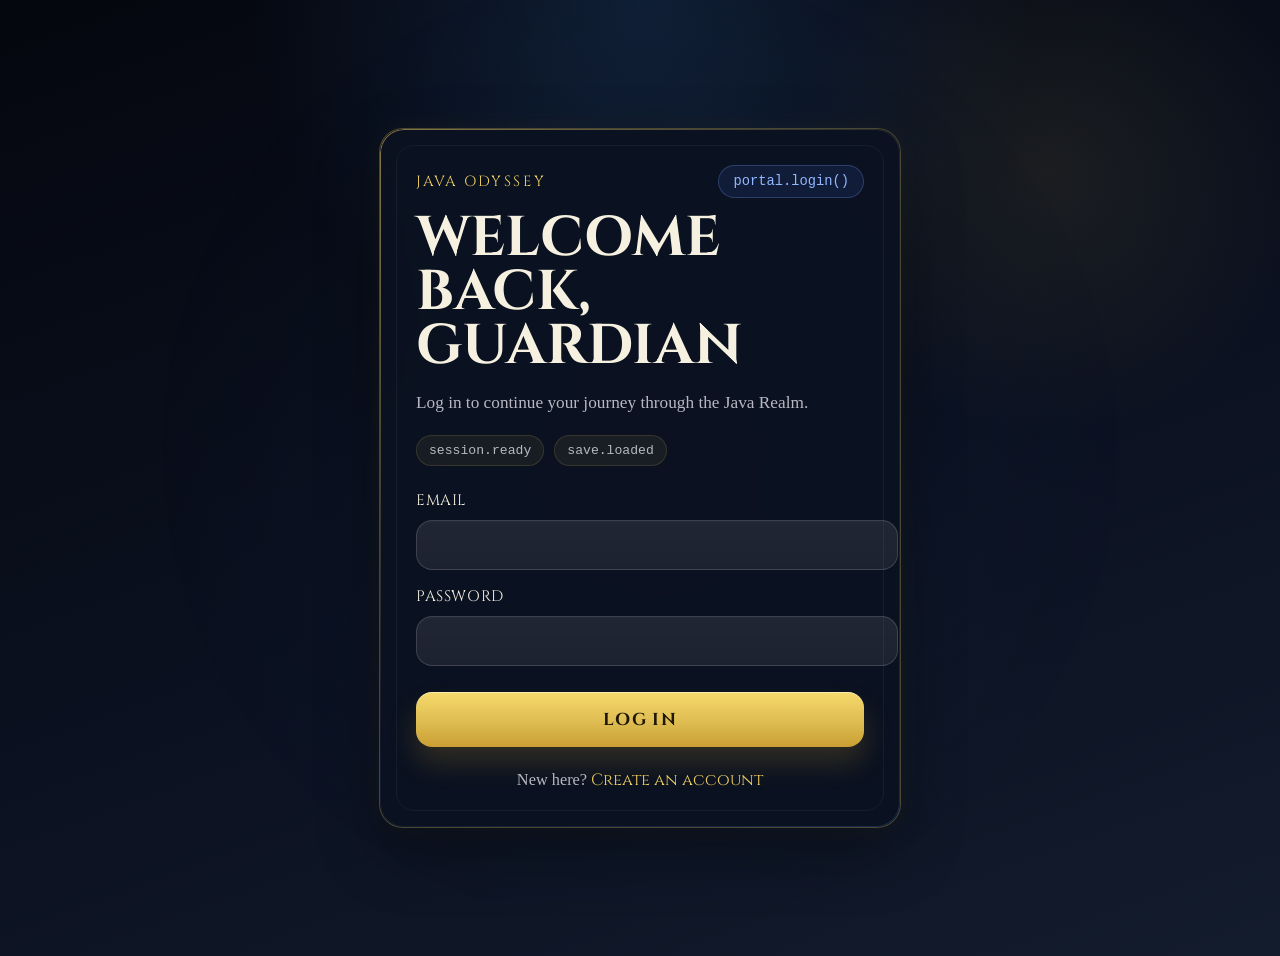
==== login.html @ 86eb165f "LOGIN / REGISTER" ====
<?php
declare(strict_types=1);

require_once __DIR__ . '/php/auth_check.php';

if (is_user_authenticated()) {
    header('Location: game.php');
    exit;
}
?>
<!DOCTYPE html>
<html lang="en">
<head>
    <meta charset="UTF-8">
    <meta name="viewport" content="width=device-width, initial-scale=1.0">
    <title>Login | Java Odyssey</title>
    <link rel="preconnect" href="https://fonts.googleapis.com">
    <link rel="preconnect" href="https://fonts.gstatic.com" crossorigin>
    <link href="https://fonts.googleapis.com/css2?family=Cinzel:wght@500;700&family=IM+Fell+English:ital@0;1&display=swap" rel="stylesheet">
    <link rel="stylesheet" href="css/auth.css?v=20260401d">
</head>
<body class="auth-page">
    <main class="auth-layout">
        <section class="auth-card auth-card-compact">
            <div class="auth-card-frame">
                <div class="auth-card-top">
                    <p class="auth-kicker">Java Odyssey</p>
                    <span class="auth-code-pill">portal.login()</span>
                </div>

                <h1 class="auth-title">Welcome Back, Guardian</h1>
                <p class="auth-copy">Log in to continue your journey through the Java Realm.</p>

                <div class="auth-mini-runes" aria-hidden="true">
                    <span>session.ready</span>
                    <span>save.loaded</span>
                </div>

                <div id="auth-message" class="auth-message" hidden></div>

                <form class="auth-form" action="php/login.php" method="POST">
                    <label class="auth-field" for="login-email">
                        <span>Email</span>
                        <input id="login-email" name="email" type="email" autocomplete="email" required>
                    </label>

                    <label class="auth-field" for="login-password">
                        <span>Password</span>
                        <input id="login-password" name="password" type="password" autocomplete="current-password" minlength="6" required>
                    </label>

                    <button class="auth-submit" type="submit">Log In</button>
                </form>

                <p class="auth-switch">
                    New here?
                    <a href="register.php">Create an account</a>
                </p>
            </div>
        </section>
    </main>

    <script src="js/auth.js"></script>
</body>
</html>
---- css/auth.css ----
:root {
    --auth-bg:
        radial-gradient(circle at top, rgba(74, 158, 255, 0.14), transparent 34%),
        radial-gradient(circle at 82% 18%, rgba(240, 208, 96, 0.08), transparent 20%),
        linear-gradient(160deg, #05070f 0%, #0b1120 55%, #131c2d 100%);
    --auth-card-bg: rgba(11, 17, 32, 0.94);
    --auth-card-border: rgba(240, 208, 96, 0.28);
    --auth-card-inner: rgba(255, 255, 255, 0.05);
    --auth-input-bg: rgba(255, 255, 255, 0.06);
    --auth-input-border: rgba(255, 255, 255, 0.14);
    --auth-text: #f5f0df;
    --auth-text-dim: #b7b8c2;
    --auth-accent: #f0d060;
    --auth-accent-strong: #ffdd73;
    --auth-code-bg: rgba(84, 124, 255, 0.11);
    --auth-code-border: rgba(122, 164, 255, 0.25);
    --auth-code-text: #91b7ff;
}

body.auth-page {
    min-height: 100vh;
    margin: 0;
    background: var(--auth-bg);
    color: var(--auth-text);
    font-family: 'IM Fell English', Georgia, serif;
    position: relative;
    overflow-x: hidden;
}

body.auth-page::before,
body.auth-page::after {
    content: '';
    position: fixed;
    inset: 0;
    pointer-events: none;
}

body.auth-page::before {
    background:
        linear-gradient(90deg, rgba(255, 255, 255, 0.02) 1px, transparent 1px),
        linear-gradient(180deg, rgba(255, 255, 255, 0.018) 1px, transparent 1px);
    background-size: 88px 88px;
    mask-image: radial-gradient(circle at center, black 34%, transparent 88%);
    opacity: 0.18;
}

body.auth-page::after {
    background:
        radial-gradient(circle at 50% 50%, rgba(240, 208, 96, 0.05), transparent 36%),
        radial-gradient(circle at 50% 50%, rgba(74, 158, 255, 0.08), transparent 66%);
    opacity: 0.55;
}

.auth-layout {
    min-height: 100vh;
    display: flex;
    align-items: center;
    justify-content: center;
    padding: 28px;
    position: relative;
    z-index: 1;
}

.auth-card,
.auth-loading-card {
    width: min(100%, 520px);
    position: relative;
    border: 1px solid var(--auth-card-border);
    border-radius: 24px;
    background: var(--auth-card-bg);
    box-shadow:
        0 24px 60px rgba(0, 0, 0, 0.36),
        0 0 30px rgba(240, 208, 96, 0.05);
    backdrop-filter: blur(14px);
    overflow: hidden;
}

.auth-card::before,
.auth-loading-card::before {
    content: '';
    position: absolute;
    inset: 0;
    border-radius: inherit;
    padding: 1px;
    background: linear-gradient(135deg, rgba(240, 208, 96, 0.55), rgba(255, 255, 255, 0.04), rgba(74, 158, 255, 0.2));
    -webkit-mask:
        linear-gradient(#fff 0 0) content-box,
        linear-gradient(#fff 0 0);
    -webkit-mask-composite: xor;
    mask-composite: exclude;
    pointer-events: none;
}

.auth-card-frame,
.auth-loading-card {
    position: relative;
    padding: 36px;
}

.auth-card-frame::before {
    content: '';
    position: absolute;
    inset: 16px;
    border-radius: 18px;
    border: 1px solid var(--auth-card-inner);
    pointer-events: none;
}

.auth-card-top {
    display: flex;
    align-items: center;
    justify-content: space-between;
    gap: 16px;
    margin-bottom: 14px;
}

.auth-kicker {
    margin: 0;
    color: var(--auth-accent);
    font-family: 'Cinzel', serif;
    font-size: 0.92rem;
    letter-spacing: 0.16em;
    text-transform: uppercase;
}

.auth-code-pill {
    display: inline-flex;
    align-items: center;
    justify-content: center;
    padding: 8px 14px;
    border-radius: 999px;
    border: 1px solid var(--auth-code-border);
    background: var(--auth-code-bg);
    color: var(--auth-code-text);
    font: 0.86rem 'Consolas', 'Courier New', monospace;
    white-space: nowrap;
}

.auth-title {
    margin: 0;
    font-family: 'Cinzel', serif;
    font-size: clamp(2.35rem, 5vw, 3.5rem);
    line-height: 0.96;
    text-transform: uppercase;
    max-width: 9ch;
}

.auth-title-small {
    font-size: clamp(1.65rem, 4vw, 2rem);
}

.auth-copy {
    margin: 16px 0 0;
    color: var(--auth-text-dim);
    font-size: 1.08rem;
    line-height: 1.55;
}

.auth-mini-runes {
    margin-top: 18px;
    display: flex;
    flex-wrap: wrap;
    gap: 10px;
}

.auth-mini-runes span {
    display: inline-flex;
    align-items: center;
    padding: 7px 12px;
    border-radius: 999px;
    border: 1px solid rgba(240, 208, 96, 0.14);
    background: rgba(240, 208, 96, 0.06);
    color: var(--auth-text-dim);
    font: 0.82rem 'Consolas', 'Courier New', monospace;
}

.auth-form {
    margin-top: 24px;
    display: grid;
    gap: 16px;
}

.auth-field {
    display: grid;
    gap: 9px;
    font-family: 'Cinzel', serif;
    font-size: 0.95rem;
}

.auth-field span {
    letter-spacing: 0.04em;
    text-transform: uppercase;
}

.auth-field input {
    width: 100%;
    padding: 15px 16px;
    border: 1px solid var(--auth-input-border);
    border-radius: 16px;
    background:
        linear-gradient(180deg, rgba(255, 255, 255, 0.03), rgba(255, 255, 255, 0.015)),
        var(--auth-input-bg);
    color: var(--auth-text);
    font: 1rem 'IM Fell English', Georgia, serif;
    box-shadow: inset 0 1px 0 rgba(255, 255, 255, 0.025);
    transition: border-color 0.2s ease, box-shadow 0.2s ease, transform 0.2s ease;
}

.auth-field input:focus {
    outline: none;
    border-color: rgba(240, 208, 96, 0.7);
    box-shadow:
        0 0 0 4px rgba(240, 208, 96, 0.1),
        0 0 18px rgba(240, 208, 96, 0.08);
    transform: translateY(-1px);
}

.auth-submit {
    margin-top: 10px;
    padding: 16px 18px;
    border: 0;
    border-radius: 16px;
    background: linear-gradient(180deg, #f6da6b 0%, #dfbe53 52%, #ca9f33 100%);
    color: #1f1703;
    cursor: pointer;
    font: 700 1.08rem 'Cinzel', serif;
    letter-spacing: 0.08em;
    text-transform: uppercase;
    transition: transform 0.2s ease, box-shadow 0.2s ease, filter 0.2s ease;
    box-shadow:
        0 16px 28px rgba(201, 155, 43, 0.2),
        inset 0 1px 0 rgba(255, 255, 255, 0.42);
}

.auth-submit:hover {
    transform: translateY(-2px);
    box-shadow:
        0 18px 30px rgba(201, 155, 43, 0.24),
        inset 0 1px 0 rgba(255, 255, 255, 0.5);
    filter: saturate(1.03);
}

.auth-switch {
    margin: 22px 0 0;
    color: var(--auth-text-dim);
    text-align: center;
    font-size: 1.02rem;
}

.auth-switch a,
.account-link {
    color: var(--auth-accent);
    text-decoration: none;
    font-family: 'Cinzel', serif;
}

.auth-switch a:hover,
.account-link:hover {
    text-decoration: underline;
}

.auth-message {
    margin-top: 18px;
    padding: 12px 14px;
    border-radius: 14px;
    border: 1px solid transparent;
    font-size: 0.98rem;
    line-height: 1.45;
}

.auth-message.is-error {
    color: #ffd5d5;
    background: rgba(135, 30, 48, 0.28);
    border-color: rgba(255, 115, 115, 0.45);
}

.auth-message.is-success {
    color: #ddffe7;
    background: rgba(20, 106, 58, 0.26);
    border-color: rgba(124, 242, 163, 0.45);
}

.auth-loading-overlay {
    position: fixed;
    inset: 0;
    z-index: 2000;
    display: flex;
    align-items: center;
    justify-content: center;
    padding: 24px;
    background: rgba(5, 7, 15, 0.88);
}

.auth-loading-overlay[hidden] {
    display: none !important;
}

.account-panel,
.pause-account {
    margin-top: 18px;
    color: var(--text-light);
    font-family: var(--font-heading, 'Cinzel', serif);
    display: flex;
    flex-wrap: wrap;
    gap: 10px 18px;
    align-items: center;
    justify-content: center;
}

.pause-account {
    margin: 0 0 14px;
}

.account-link-button {
    display: inline-flex;
    align-items: center;
    justify-content: center;
}

@media (max-width: 640px) {
    .auth-layout {
        padding: 18px;
    }

    .auth-card,
    .auth-loading-card {
        border-radius: 20px;
    }

    .auth-card-frame,
    .auth-loading-card {
        padding: 24px;
    }

    .auth-card-top {
        flex-direction: column;
        align-items: flex-start;
    }

    .auth-title {
        max-width: none;
    }

    .account-panel {
        flex-direction: column;
    }
}
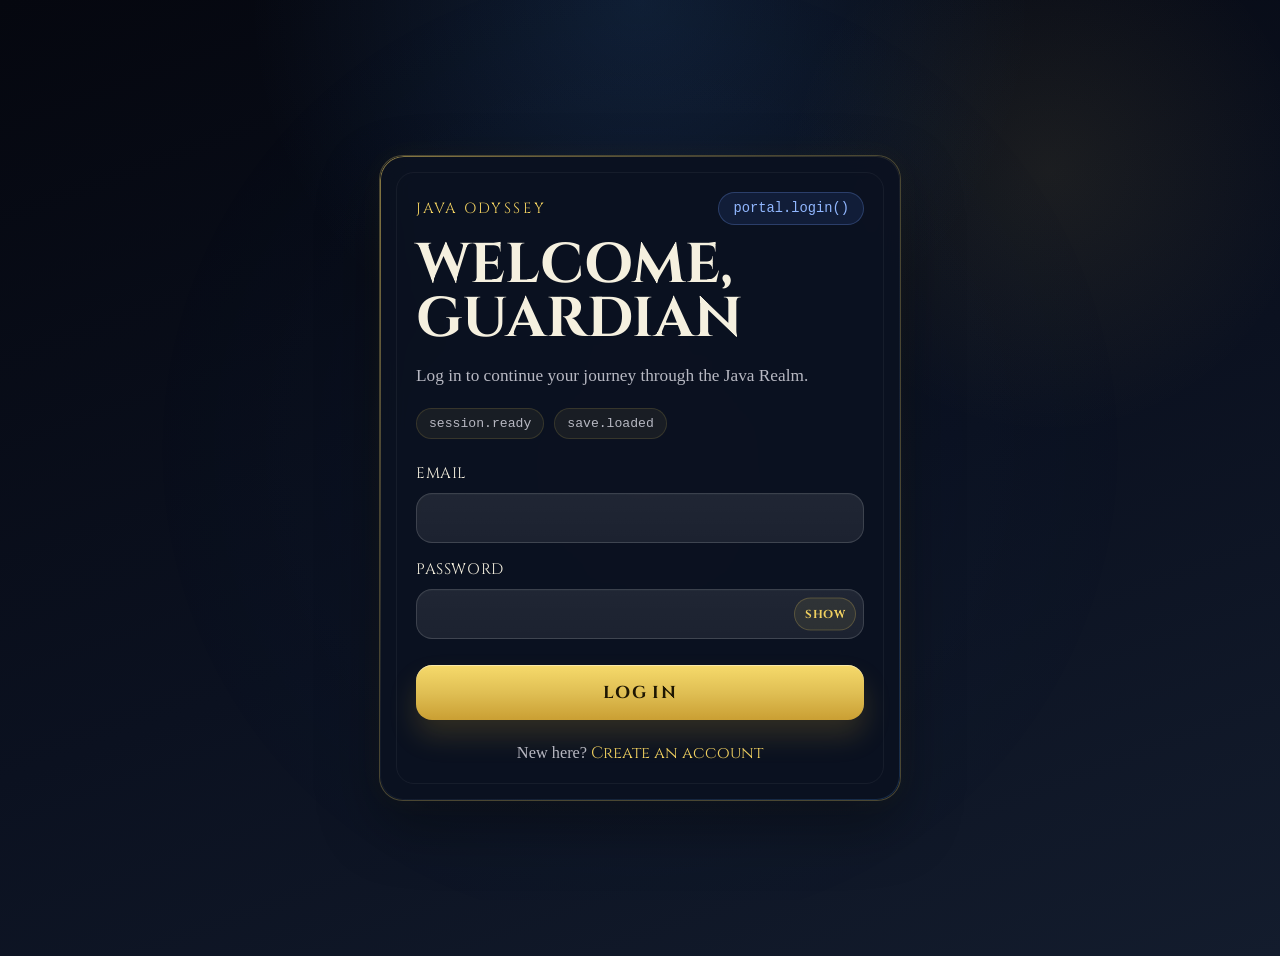
==== commit 522a41fc: "added admin panel, minor bug fixes, changed difficulty" ====
--- a/login.html
+++ b/login.html
@@ -17,7 +17,7 @@
     <link rel="preconnect" href="https://fonts.googleapis.com">
     <link rel="preconnect" href="https://fonts.gstatic.com" crossorigin>
     <link href="https://fonts.googleapis.com/css2?family=Cinzel:wght@500;700&family=IM+Fell+English:ital@0;1&display=swap" rel="stylesheet">
-    <link rel="stylesheet" href="css/auth.css?v=20260401d">
+    <link rel="stylesheet" href="css/auth.css?v=20260416a">
 </head>
 <body class="auth-page">
     <main class="auth-layout">
@@ -28,7 +28,7 @@
                     <span class="auth-code-pill">portal.login()</span>
                 </div>
 
-                <h1 class="auth-title">Welcome Back, Guardian</h1>
+                <h1 class="auth-title">Welcome, Guardian</h1>
                 <p class="auth-copy">Log in to continue your journey through the Java Realm.</p>
 
                 <div class="auth-mini-runes" aria-hidden="true">
@@ -46,7 +46,12 @@
 
                     <label class="auth-field" for="login-password">
                         <span>Password</span>
-                        <input id="login-password" name="password" type="password" autocomplete="current-password" minlength="6" required>
+                        <span class="auth-password-control">
+                            <input id="login-password" name="password" type="password" autocomplete="current-password" minlength="6" required>
+                            <button class="auth-password-toggle" type="button" data-toggle-password="login-password" aria-controls="login-password" aria-label="Show password" aria-pressed="false">
+                                Show
+                            </button>
+                        </span>
                     </label>
 
                     <button class="auth-submit" type="submit">Log In</button>
@@ -60,6 +65,6 @@
         </section>
     </main>
 
-    <script src="js/auth.js"></script>
+    <script src="js/auth.js?v=20260416b"></script>
 </body>
 </html>
--- a/css/auth.css
+++ b/css/auth.css
@@ -193,6 +193,7 @@
 }
 
 .auth-field input {
+    box-sizing: border-box;
     width: 100%;
     padding: 15px 16px;
     border: 1px solid var(--auth-input-border);
@@ -206,6 +207,42 @@
     transition: border-color 0.2s ease, box-shadow 0.2s ease, transform 0.2s ease;
 }
 
+.auth-password-control {
+    position: relative;
+    display: block;
+    width: 100%;
+}
+
+.auth-password-control input {
+    padding-right: 82px;
+}
+
+.auth-password-toggle {
+    position: absolute;
+    right: 8px;
+    top: 50%;
+    transform: translateY(-50%);
+    min-width: 58px;
+    padding: 8px 10px;
+    border: 1px solid rgba(240, 208, 96, 0.22);
+    border-radius: 999px;
+    background: rgba(240, 208, 96, 0.08);
+    color: var(--auth-accent);
+    cursor: pointer;
+    font: 700 0.72rem 'Cinzel', serif;
+    letter-spacing: 0.04em;
+    text-transform: uppercase;
+    transition: background 0.2s ease, border-color 0.2s ease, color 0.2s ease;
+}
+
+.auth-password-toggle:hover,
+.auth-password-toggle:focus-visible {
+    background: rgba(240, 208, 96, 0.16);
+    border-color: rgba(240, 208, 96, 0.5);
+    color: var(--auth-accent-strong);
+    outline: none;
+}
+
 .auth-field input:focus {
     outline: none;
     border-color: rgba(240, 208, 96, 0.7);
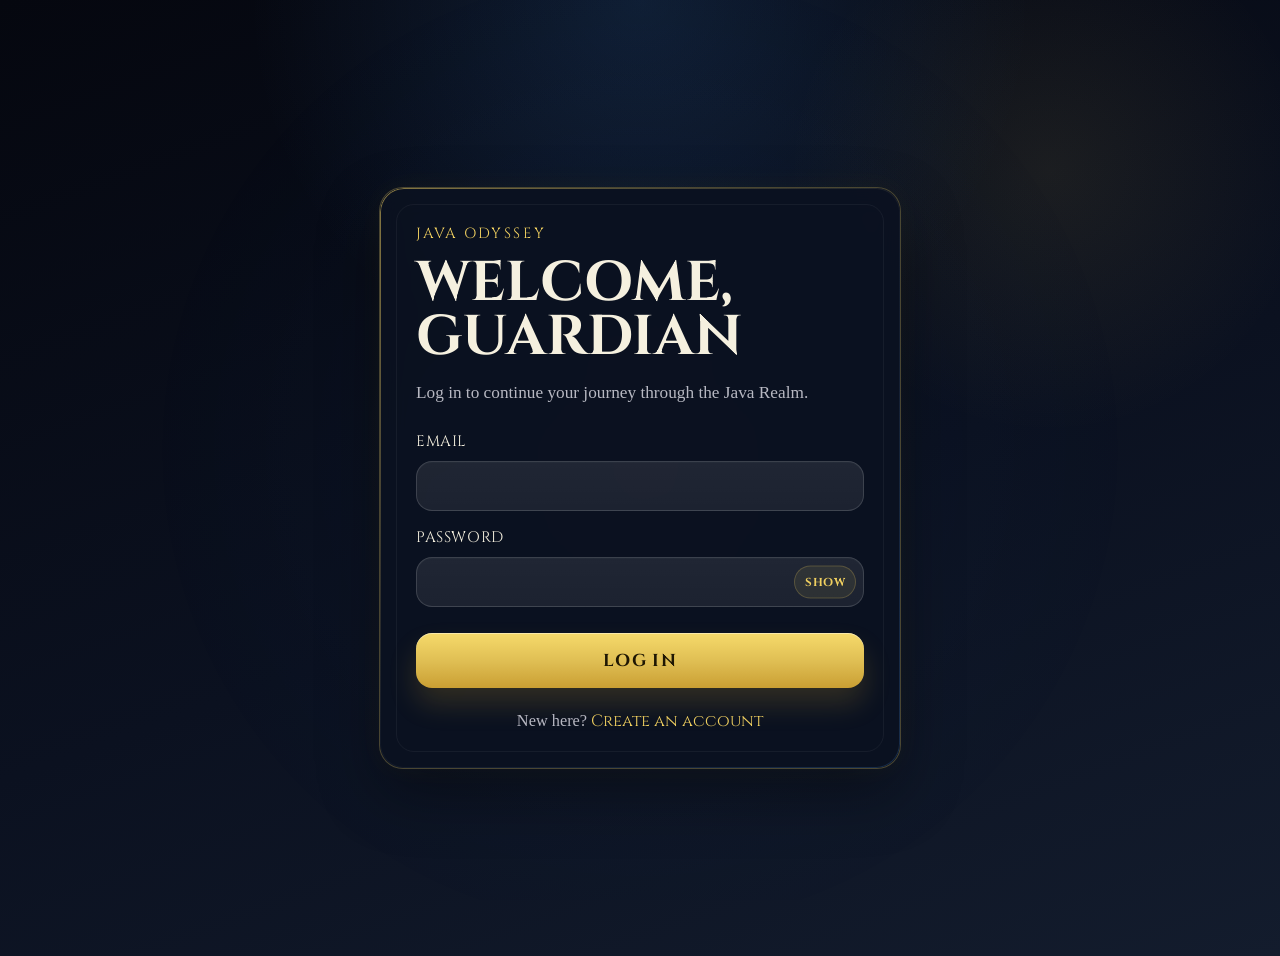
==== commit fe2fa35f: "fixed merge issues" ====
--- a/login.html
+++ b/login.html
@@ -17,6 +17,7 @@
     <link rel="preconnect" href="https://fonts.googleapis.com">
     <link rel="preconnect" href="https://fonts.gstatic.com" crossorigin>
     <link href="https://fonts.googleapis.com/css2?family=Cinzel:wght@500;700&family=IM+Fell+English:ital@0;1&display=swap" rel="stylesheet">
+    <link rel="preload" as="audio" href="assets/audio/bgm/main_menu.mp3" type="audio/mpeg">
     <link rel="stylesheet" href="css/auth.css?v=20260416a">
 </head>
 <body class="auth-page">
@@ -25,16 +26,10 @@
             <div class="auth-card-frame">
                 <div class="auth-card-top">
                     <p class="auth-kicker">Java Odyssey</p>
-                    <span class="auth-code-pill">portal.login()</span>
                 </div>
 
                 <h1 class="auth-title">Welcome, Guardian</h1>
                 <p class="auth-copy">Log in to continue your journey through the Java Realm.</p>
-
-                <div class="auth-mini-runes" aria-hidden="true">
-                    <span>session.ready</span>
-                    <span>save.loaded</span>
-                </div>
 
                 <div id="auth-message" class="auth-message" hidden></div>
 
@@ -65,6 +60,6 @@
         </section>
     </main>
 
-    <script src="js/auth.js?v=20260416b"></script>
+    <script src="js/auth.js?v=20260422a"></script>
 </body>
 </html>
